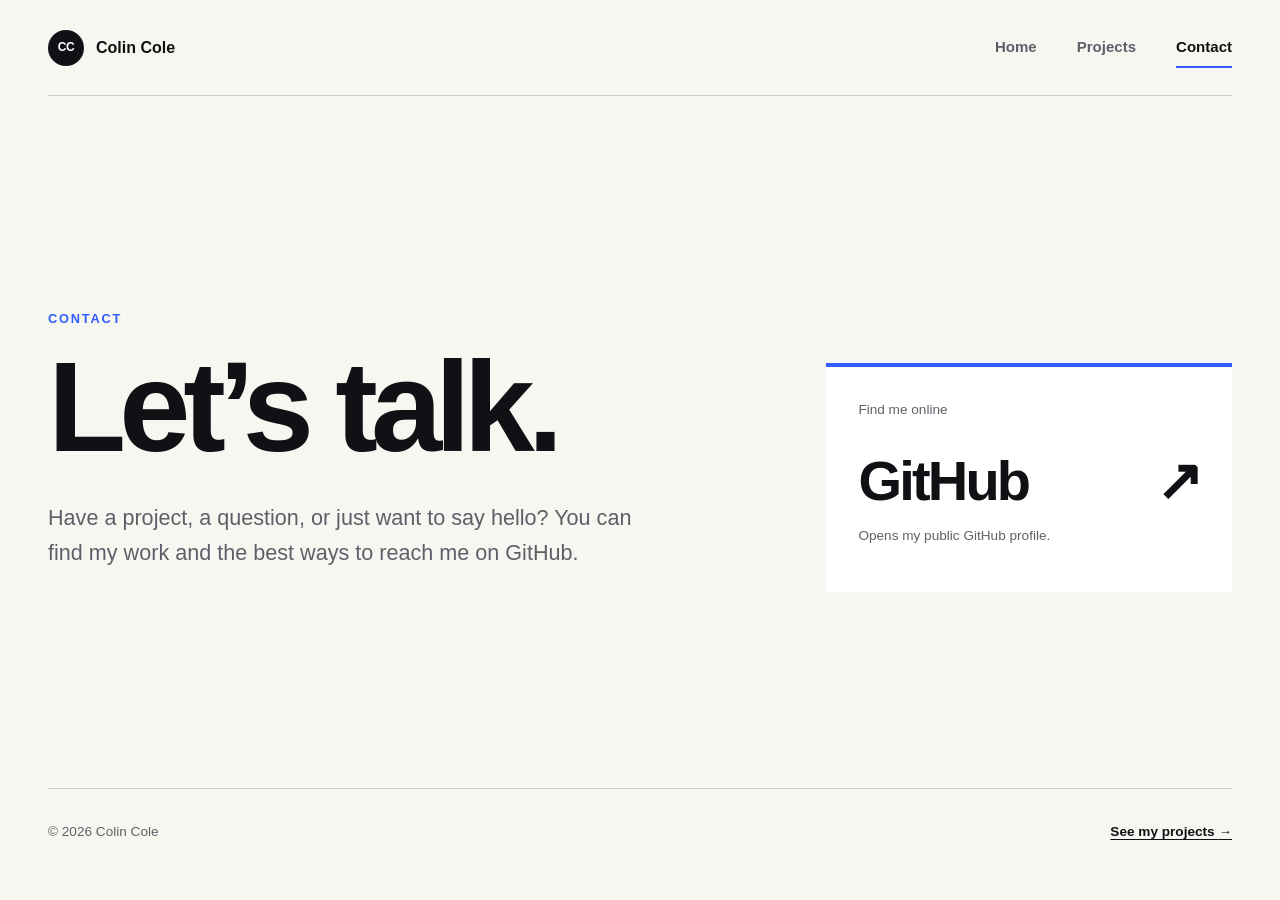
==== contact.html @ af0f7875 "Test" ====
<!doctype html>
<html lang="en">
  <head>
    <meta charset="utf-8">
    <meta name="viewport" content="width=device-width, initial-scale=1">
    <meta name="description" content="Get in touch with Colin Cole.">
    <title>Colin Cole — Contact</title>
    <link rel="stylesheet" href="styles.css">
  </head>
  <body>
    <header class="site-header">
      <a class="brand" href="index.html" aria-label="Colin Cole, home">
        <span class="brand-mark" aria-hidden="true">CC</span>
        <span>Colin Cole</span>
      </a>

      <nav aria-label="Main navigation">
        <a href="index.html">Home</a>
        <a href="projects.html">Projects</a>
        <a href="contact.html" aria-current="page">Contact</a>
      </nav>
    </header>

    <main>
      <section class="contact-layout" aria-labelledby="contact-title">
        <div class="contact-copy">
          <p class="eyebrow">Contact</p>
          <h1 id="contact-title">Let’s talk.</h1>
          <p>
            Have a project, a question, or just want to say hello? You can find
            my work and the best ways to reach me on GitHub.
          </p>
        </div>

        <div class="contact-card">
          <p class="contact-label">Find me online</p>
          <a href="https://github.com/Ccole888">
            <span>GitHub</span>
            <span aria-hidden="true">↗</span>
          </a>
          <p class="contact-note">Opens my public GitHub profile.</p>
        </div>
      </section>
    </main>

    <footer>
      <p>© 2026 Colin Cole</p>
      <a href="projects.html">See my projects <span aria-hidden="true">→</span></a>
    </footer>
  </body>
</html>
---- styles.css ----
:root {
  color-scheme: light;
  --ink: #101114;
  --paper: #f7f7f2;
  --muted: #5d6068;
  --line: #cfd1cb;
  --accent: #315cff;
  --accent-dark: #2448d1;
  --white: #ffffff;
  font-family: Arial, Helvetica, sans-serif;
}

* { box-sizing: border-box; }
html { scroll-behavior: smooth; }

body {
  margin: 0;
  min-height: 100vh;
  background: var(--paper);
  color: var(--ink);
  font-size: 1rem;
  line-height: 1.6;
}

a {
  color: inherit;
  text-decoration-thickness: 1px;
  text-underline-offset: 0.25em;
}

a:focus-visible {
  outline: 3px solid var(--accent);
  outline-offset: 4px;
}

.site-header, main, footer {
  width: min(100% - 2rem, 74rem);
  margin-inline: auto;
}

.site-header {
  display: flex;
  align-items: center;
  justify-content: space-between;
  min-height: 6rem;
  border-bottom: 1px solid var(--line);
}

.brand {
  display: inline-flex;
  align-items: center;
  gap: 0.75rem;
  font-weight: 700;
  text-decoration: none;
}

.brand-mark {
  display: grid;
  width: 2.25rem;
  height: 2.25rem;
  place-items: center;
  border-radius: 50%;
  background: var(--ink);
  color: var(--white);
  font-size: 0.75rem;
  letter-spacing: -0.04em;
}

nav {
  display: flex;
  gap: clamp(1rem, 4vw, 2.5rem);
}

nav a {
  position: relative;
  color: var(--muted);
  font-size: 0.94rem;
  font-weight: 700;
  text-decoration: none;
}

nav a:hover, nav a[aria-current="page"] { color: var(--ink); }

nav a[aria-current="page"]::after {
  position: absolute;
  right: 0;
  bottom: -0.55rem;
  left: 0;
  height: 2px;
  background: var(--accent);
  content: "";
}

main { min-height: calc(100vh - 13rem); }

.hero {
  display: grid;
  min-height: 35rem;
  align-content: center;
  padding-block: 7rem;
}

.eyebrow {
  margin: 0 0 1rem;
  color: var(--accent);
  font-size: 0.8rem;
  font-weight: 700;
  letter-spacing: 0.14em;
  line-height: 1.3;
  text-transform: uppercase;
}

h1, h2, p { margin-top: 0; }

h1, h2 {
  line-height: 0.98;
  letter-spacing: -0.055em;
}

h1 {
  max-width: 13ch;
  margin-bottom: 2rem;
  font-size: clamp(3.5rem, 10vw, 8rem);
}

.hero-copy {
  max-width: 36rem;
  margin-bottom: 2.5rem;
  color: var(--muted);
  font-size: clamp(1.1rem, 2vw, 1.35rem);
}

.actions {
  display: flex;
  flex-wrap: wrap;
  gap: 0.75rem;
}

.button {
  display: inline-flex;
  min-height: 3.25rem;
  align-items: center;
  justify-content: center;
  gap: 0.75rem;
  padding: 0.75rem 1.25rem;
  border: 1px solid var(--ink);
  font-weight: 700;
  text-decoration: none;
  transition: background-color 160ms ease, color 160ms ease, transform 160ms ease;
}

.button:hover { transform: translateY(-2px); }

.button-primary {
  background: var(--ink);
  color: var(--white);
}

.button-primary:hover {
  background: var(--accent);
  border-color: var(--accent);
}

.button-secondary:hover { background: var(--white); }

.featured {
  display: grid;
  grid-template-columns: minmax(12rem, 0.65fr) minmax(0, 1.35fr);
  gap: 3rem;
  padding-block: 6rem;
  border-top: 1px solid var(--line);
}

.section-heading h2 {
  max-width: 8ch;
  font-size: clamp(2.4rem, 5vw, 4.5rem);
}

.project-card {
  display: grid;
  grid-template-columns: auto 1fr auto;
  gap: 2rem;
  align-items: start;
  min-height: 18rem;
  padding: 2rem;
  background: var(--accent);
  color: var(--white);
  text-decoration: none;
  transition: background-color 160ms ease, transform 160ms ease;
}

.project-card:hover {
  background: var(--accent-dark);
  transform: translateY(-4px);
}

.project-number, .project-arrow { font-weight: 700; }

.project-content {
  display: flex;
  align-self: end;
  flex-direction: column;
  gap: 0.75rem;
}

.project-name {
  font-size: clamp(2rem, 4vw, 3.4rem);
  font-weight: 700;
  letter-spacing: -0.05em;
  line-height: 1;
}

.project-description { max-width: 30rem; }
.project-arrow { font-size: 1.5rem; }

.page-intro {
  max-width: 60rem;
  padding-block: 8rem 5rem;
}

.page-intro > p:last-child, .contact-copy > p:last-child {
  max-width: 38rem;
  color: var(--muted);
  font-size: clamp(1.1rem, 2vw, 1.35rem);
}

.project-list { padding-bottom: 8rem; }

.project-row {
  display: grid;
  grid-template-columns: 6rem 1fr;
  gap: 2rem;
  padding-block: 3rem;
  border-top: 1px solid var(--ink);
}

.project-details { max-width: 48rem; }

.project-details h2 {
  margin-bottom: 1.5rem;
  font-size: clamp(2.5rem, 6vw, 5rem);
}

.project-details > p {
  max-width: 38rem;
  color: var(--muted);
  font-size: 1.1rem;
}

.project-meta {
  display: flex;
  justify-content: space-between;
  margin-bottom: 3rem;
  color: var(--muted);
  font-size: 0.85rem;
  font-weight: 700;
  letter-spacing: 0.08em;
  text-transform: uppercase;
}

.text-link {
  display: inline-block;
  margin-top: 1rem;
  font-weight: 700;
}

.more-projects {
  display: grid;
  grid-template-columns: 6rem 1fr;
  gap: 2rem;
  padding-block: 2rem;
  border-top: 1px solid var(--line);
}

.more-projects p:last-child { color: var(--muted); }

.contact-layout {
  display: grid;
  grid-template-columns: minmax(0, 1.25fr) minmax(18rem, 0.75fr);
  gap: clamp(3rem, 8vw, 8rem);
  align-items: end;
  min-height: 38rem;
  padding-block: 7rem;
}

.contact-card {
  padding: 2rem;
  border-top: 4px solid var(--accent);
  background: var(--white);
}

.contact-label, .contact-note {
  color: var(--muted);
  font-size: 0.85rem;
}

.contact-card a {
  display: flex;
  justify-content: space-between;
  gap: 1rem;
  margin-block: 2rem 1rem;
  font-size: clamp(2rem, 5vw, 3.5rem);
  font-weight: 700;
  letter-spacing: -0.05em;
  line-height: 1;
  text-decoration: none;
}

.contact-card a:hover { color: var(--accent); }

footer {
  display: flex;
  justify-content: space-between;
  gap: 2rem;
  padding-block: 2rem;
  border-top: 1px solid var(--line);
  color: var(--muted);
  font-size: 0.85rem;
}

footer p { margin-bottom: 0; }

footer a {
  color: var(--ink);
  font-weight: 700;
}

@media (max-width: 44rem) {
  .site-header {
    align-items: flex-start;
    flex-direction: column;
    justify-content: center;
    gap: 1.1rem;
    min-height: 8rem;
  }

  nav {
    width: 100%;
    justify-content: space-between;
  }

  .hero {
    min-height: 32rem;
    padding-block: 5rem;
  }

  .featured, .contact-layout { grid-template-columns: 1fr; }

  .featured {
    gap: 1rem;
    padding-block: 4rem;
  }

  .section-heading h2 { max-width: none; }

  .project-card {
    gap: 1rem;
    min-height: 16rem;
    padding: 1.5rem;
  }

  .page-intro { padding-block: 5rem 3rem; }

  .project-row, .more-projects {
    grid-template-columns: 1fr;
    gap: 0.75rem;
  }

  .project-meta { margin-bottom: 2rem; }

  .contact-layout {
    align-items: start;
    min-height: 0;
    padding-block: 5rem;
  }

  footer {
    flex-direction: column;
    gap: 0.5rem;
  }
}

@media (prefers-reduced-motion: reduce) {
  html { scroll-behavior: auto; }

  *, *::before, *::after {
    transition-duration: 0.01ms !important;
  }
}
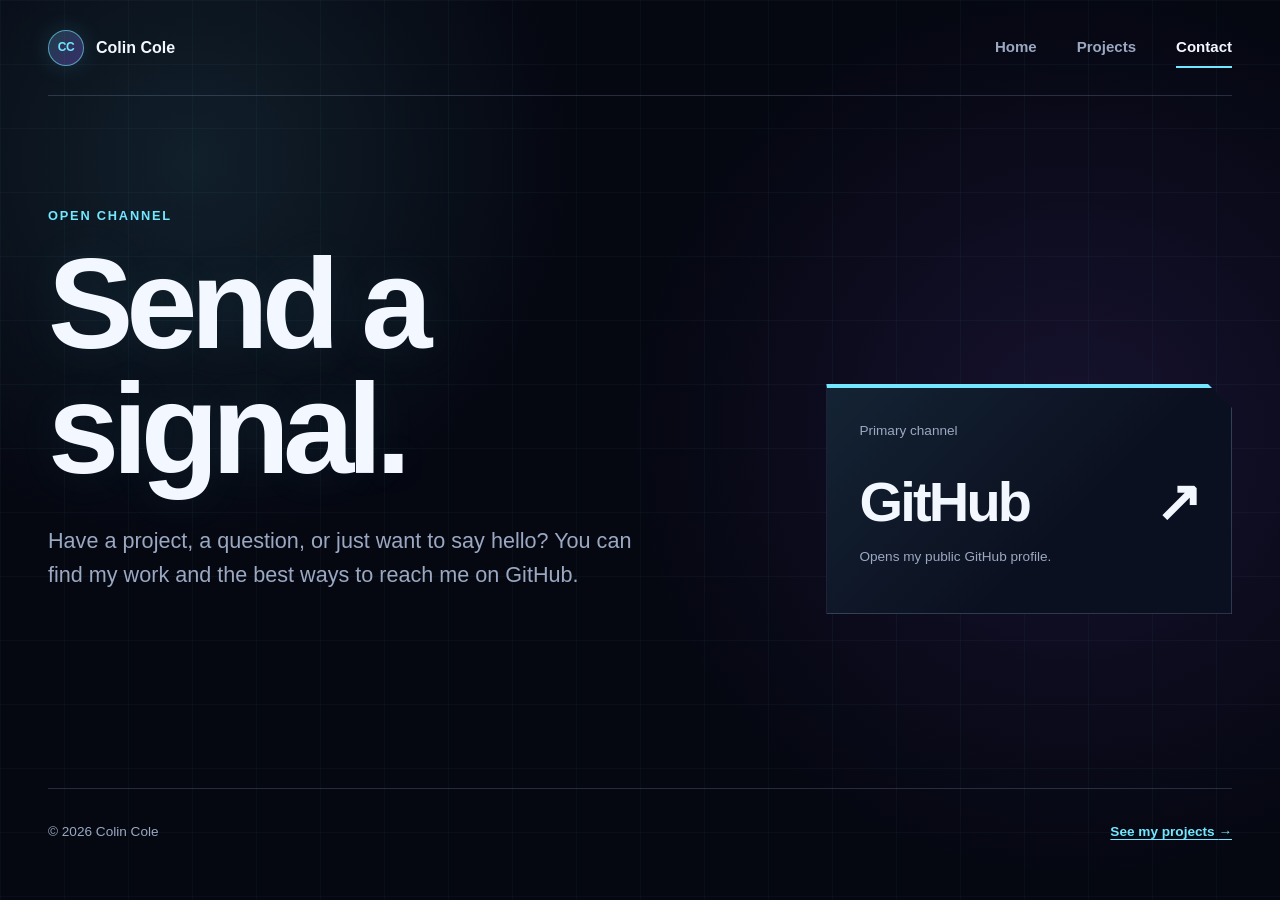
==== commit 27d94ffd: "Test Number 2" ====
--- a/contact.html
+++ b/contact.html
@@ -24,8 +24,8 @@
     <main>
       <section class="contact-layout" aria-labelledby="contact-title">
         <div class="contact-copy">
-          <p class="eyebrow">Contact</p>
-          <h1 id="contact-title">Let’s talk.</h1>
+          <p class="eyebrow">Open channel</p>
+          <h1 id="contact-title">Send a signal.</h1>
           <p>
             Have a project, a question, or just want to say hello? You can find
             my work and the best ways to reach me on GitHub.
@@ -33,7 +33,7 @@
         </div>
 
         <div class="contact-card">
-          <p class="contact-label">Find me online</p>
+          <p class="contact-label">Primary channel</p>
           <a href="https://github.com/Ccole888">
             <span>GitHub</span>
             <span aria-hidden="true">↗</span>
--- a/styles.css
+++ b/styles.css
@@ -1,11 +1,14 @@
 :root {
-  color-scheme: light;
-  --ink: #101114;
-  --paper: #f7f7f2;
-  --muted: #5d6068;
-  --line: #cfd1cb;
-  --accent: #315cff;
-  --accent-dark: #2448d1;
+  color-scheme: dark;
+  --ink: #f3f7ff;
+  --paper: #050711;
+  --surface: #0b1020;
+  --surface-bright: #111a31;
+  --muted: #9ba8c2;
+  --line: rgba(170, 190, 235, 0.2);
+  --accent: #72e7ff;
+  --accent-dark: #45cde9;
+  --violet: #8b5cf6;
   --white: #ffffff;
   font-family: Arial, Helvetica, sans-serif;
 }
@@ -16,7 +19,14 @@
 body {
   margin: 0;
   min-height: 100vh;
-  background: var(--paper);
+  background-color: var(--paper);
+  background-image:
+    linear-gradient(rgba(114, 231, 255, 0.035) 1px, transparent 1px),
+    linear-gradient(90deg, rgba(114, 231, 255, 0.035) 1px, transparent 1px),
+    radial-gradient(circle at 15% 18%, rgba(114, 231, 255, 0.11), transparent 24rem),
+    radial-gradient(circle at 84% 48%, rgba(139, 92, 246, 0.13), transparent 28rem);
+  background-attachment: fixed;
+  background-size: 4rem 4rem, 4rem 4rem, auto, auto;
   color: var(--ink);
   font-size: 1rem;
   line-height: 1.6;
@@ -59,9 +69,11 @@
   width: 2.25rem;
   height: 2.25rem;
   place-items: center;
+  border: 1px solid rgba(114, 231, 255, 0.6);
   border-radius: 50%;
-  background: var(--ink);
-  color: var(--white);
+  background: linear-gradient(135deg, rgba(114, 231, 255, 0.2), rgba(139, 92, 246, 0.35));
+  box-shadow: 0 0 1.5rem rgba(114, 231, 255, 0.14);
+  color: var(--accent);
   font-size: 0.75rem;
   letter-spacing: -0.04em;
 }
@@ -118,6 +130,10 @@
 }
 
 h1 {
+  text-shadow: 0 0 3rem rgba(114, 231, 255, 0.08);
+}
+
+h1 {
   max-width: 13ch;
   margin-bottom: 2rem;
   font-size: clamp(3.5rem, 10vw, 8rem);
@@ -143,7 +159,7 @@
   justify-content: center;
   gap: 0.75rem;
   padding: 0.75rem 1.25rem;
-  border: 1px solid var(--ink);
+  border: 1px solid var(--line);
   font-weight: 700;
   text-decoration: none;
   transition: background-color 160ms ease, color 160ms ease, transform 160ms ease;
@@ -152,16 +168,21 @@
 .button:hover { transform: translateY(-2px); }
 
 .button-primary {
-  background: var(--ink);
-  color: var(--white);
+  border-color: var(--accent);
+  background: var(--accent);
+  box-shadow: 0 0 2rem rgba(114, 231, 255, 0.12);
+  color: #031016;
 }
 
 .button-primary:hover {
-  background: var(--accent);
+  background: var(--accent-dark);
+  border-color: var(--accent-dark);
+}
+
+.button-secondary:hover {
   border-color: var(--accent);
-}
-
-.button-secondary:hover { background: var(--white); }
+  background: rgba(114, 231, 255, 0.08);
+}
 
 .featured {
   display: grid;
@@ -183,18 +204,31 @@
   align-items: start;
   min-height: 18rem;
   padding: 2rem;
-  background: var(--accent);
+  overflow: hidden;
+  border: 1px solid rgba(114, 231, 255, 0.42);
+  background:
+    linear-gradient(135deg, rgba(114, 231, 255, 0.1), transparent 45%),
+    linear-gradient(145deg, var(--surface-bright), var(--surface));
+  box-shadow: 0 1.5rem 5rem rgba(0, 0, 0, 0.26);
+  clip-path: polygon(0 0, calc(100% - 2rem) 0, 100% 2rem, 100% 100%, 0 100%);
   color: var(--white);
   text-decoration: none;
   transition: background-color 160ms ease, transform 160ms ease;
 }
 
 .project-card:hover {
-  background: var(--accent-dark);
+  border-color: var(--accent);
+  background:
+    linear-gradient(135deg, rgba(114, 231, 255, 0.16), transparent 48%),
+    linear-gradient(145deg, #14213e, var(--surface));
+  box-shadow: 0 1.75rem 6rem rgba(35, 125, 170, 0.16);
   transform: translateY(-4px);
 }
 
-.project-number, .project-arrow { font-weight: 700; }
+.project-number, .project-arrow {
+  color: var(--accent);
+  font-weight: 700;
+}
 
 .project-content {
   display: flex;
@@ -231,7 +265,7 @@
   grid-template-columns: 6rem 1fr;
   gap: 2rem;
   padding-block: 3rem;
-  border-top: 1px solid var(--ink);
+  border-top: 1px solid rgba(114, 231, 255, 0.55);
 }
 
 .project-details { max-width: 48rem; }
@@ -262,6 +296,7 @@
   display: inline-block;
   margin-top: 1rem;
   font-weight: 700;
+  color: var(--accent);
 }
 
 .more-projects {
@@ -285,8 +320,13 @@
 
 .contact-card {
   padding: 2rem;
+  border: 1px solid var(--line);
   border-top: 4px solid var(--accent);
-  background: var(--white);
+  background:
+    linear-gradient(135deg, rgba(114, 231, 255, 0.09), transparent 60%),
+    var(--surface);
+  box-shadow: 0 1.5rem 5rem rgba(0, 0, 0, 0.24);
+  clip-path: polygon(0 0, calc(100% - 1.5rem) 0, 100% 1.5rem, 100% 100%, 0 100%);
 }
 
 .contact-label, .contact-note {
@@ -321,7 +361,7 @@
 footer p { margin-bottom: 0; }
 
 footer a {
-  color: var(--ink);
+  color: var(--accent);
   font-weight: 700;
 }
 
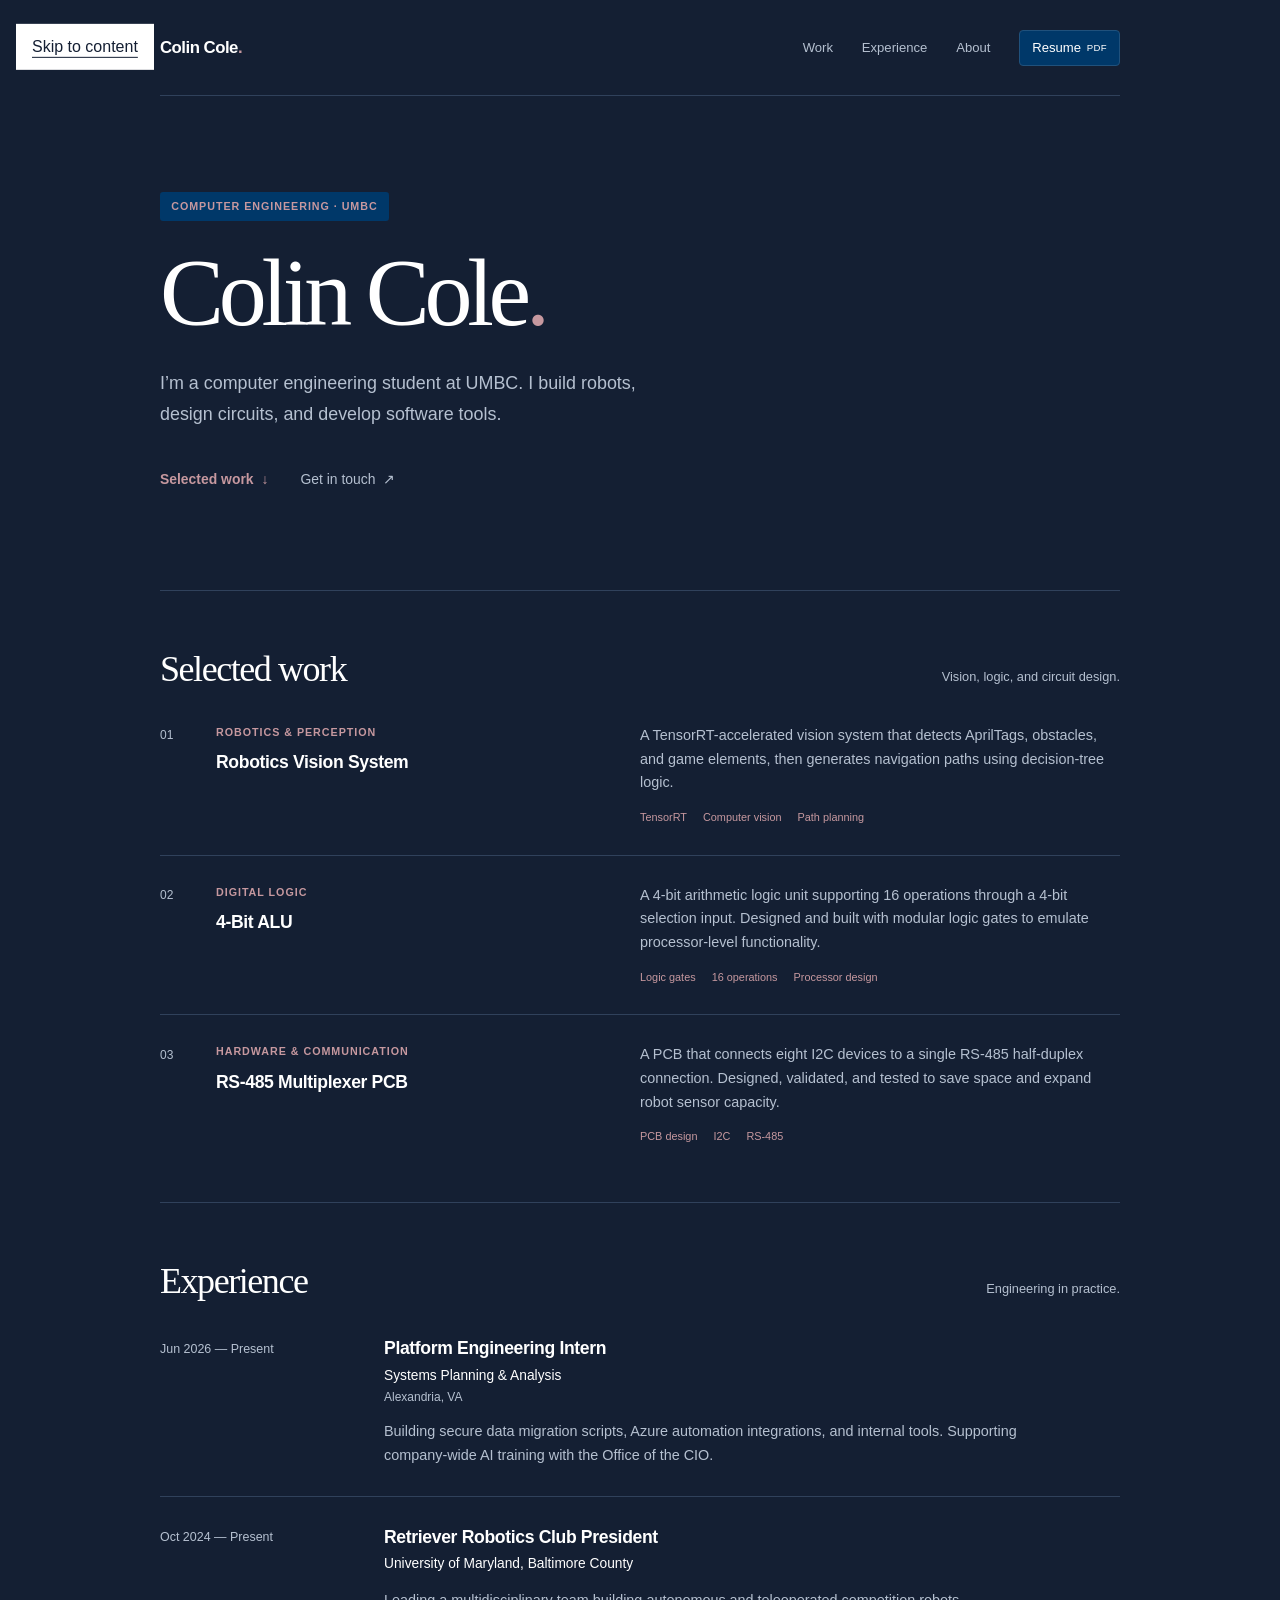
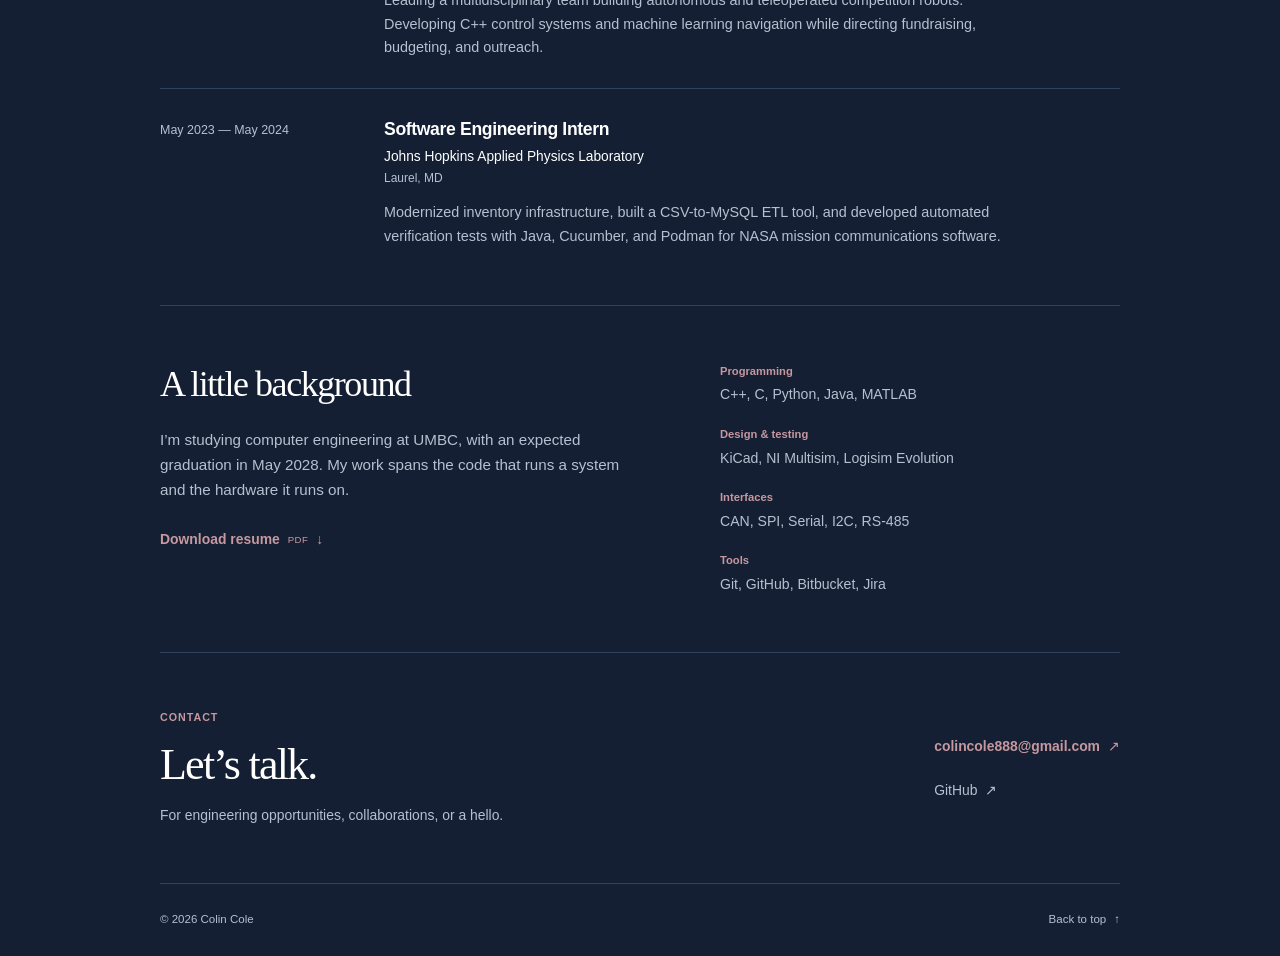
==== commit 93ed3ae4: "commit" ====
--- a/contact.html
+++ b/contact.html
@@ -3,49 +3,17 @@
   <head>
     <meta charset="utf-8">
     <meta name="viewport" content="width=device-width, initial-scale=1">
-    <meta name="description" content="Get in touch with Colin Cole.">
+    <meta name="description" content="Connect with Colin Cole through the portfolio.">
+    <meta http-equiv="refresh" content="0; url=index.html#contact">
     <title>Colin Cole — Contact</title>
+    <link rel="icon" href="favicon.svg" type="image/svg+xml">
     <link rel="stylesheet" href="styles.css">
   </head>
   <body>
-    <header class="site-header">
-      <a class="brand" href="index.html" aria-label="Colin Cole, home">
-        <span class="brand-mark" aria-hidden="true">CC</span>
-        <span>Colin Cole</span>
-      </a>
-
-      <nav aria-label="Main navigation">
-        <a href="index.html">Home</a>
-        <a href="projects.html">Projects</a>
-        <a href="contact.html" aria-current="page">Contact</a>
-      </nav>
-    </header>
-
-    <main>
-      <section class="contact-layout" aria-labelledby="contact-title">
-        <div class="contact-copy">
-          <p class="eyebrow">Open channel</p>
-          <h1 id="contact-title">Send a signal.</h1>
-          <p>
-            Have a project, a question, or just want to say hello? You can find
-            my work and the best ways to reach me on GitHub.
-          </p>
-        </div>
-
-        <div class="contact-card">
-          <p class="contact-label">Primary channel</p>
-          <a href="https://github.com/Ccole888">
-            <span>GitHub</span>
-            <span aria-hidden="true">↗</span>
-          </a>
-          <p class="contact-note">Opens my public GitHub profile.</p>
-        </div>
-      </section>
+    <main class="wrap section">
+      <h1>Let’s connect.</h1>
+      <p>Contact information now lives on my portfolio.</p>
+      <a class="text-link" href="index.html#contact">Get in touch <span aria-hidden="true">→</span></a>
     </main>
-
-    <footer>
-      <p>© 2026 Colin Cole</p>
-      <a href="projects.html">See my projects <span aria-hidden="true">→</span></a>
-    </footer>
   </body>
 </html>
--- a/styles.css
+++ b/styles.css
@@ -1,429 +1,104 @@
 :root {
   color-scheme: dark;
-  --ink: #f3f7ff;
-  --paper: #050711;
-  --surface: #0b1020;
-  --surface-bright: #111a31;
-  --muted: #9ba8c2;
-  --line: rgba(170, 190, 235, 0.2);
-  --accent: #72e7ff;
-  --accent-dark: #45cde9;
-  --violet: #8b5cf6;
-  --white: #ffffff;
-  font-family: Arial, Helvetica, sans-serif;
+  --background: #141f33;
+  --text: #ffffff;
+  --muted: #b5c0d0;
+  --accent: #c6989f;
+  --blue: #003869;
+  --line: #30415b;
+  font-family: "Segoe UI", Arial, sans-serif;
+  font-synthesis: none;
 }
 
 * { box-sizing: border-box; }
 html { scroll-behavior: smooth; }
+body { margin: 0; background: var(--background); color: var(--text); font-size: 1rem; line-height: 1.65; }
+a { color: inherit; text-underline-offset: 0.3em; }
+a:focus-visible { outline: 2px solid var(--accent); outline-offset: 5px; border-radius: 1px; }
+::selection { background: var(--accent); color: var(--background); }
+h1, h2, h3, p { margin: 0; }
+h1, h2 { font-family: Georgia, "Times New Roman", serif; font-weight: 400; }
+.wrap { width: min(100% - 4rem, 60rem); margin-inline: auto; }
+.skip-link { position: fixed; z-index: 1; top: 1rem; left: 1rem; padding: 0.6rem 1rem; background: var(--text); color: var(--background); transform: translateY(-200%); }
+.skip-link:focus { transform: translateY(0); }
+.site-header { display: flex; align-items: center; justify-content: space-between; gap: 2rem; min-height: 6rem; border-bottom: 1px solid var(--line); }
+.brand { font-size: 1.05rem; font-weight: 600; letter-spacing: -0.03em; text-decoration: none; white-space: nowrap; }
+.brand span { color: var(--accent); }
+nav { display: flex; align-items: center; gap: 1.8rem; }
+nav a { display: inline-flex; align-items: center; gap: 0.35rem; min-height: 2.75rem; color: var(--muted); font-size: 0.82rem; text-decoration: none; }
+nav a:hover, .subtle-link:hover, .site-footer a:hover { color: var(--accent); text-decoration: underline; }
+nav a:last-child { min-height: 2.25rem; padding-inline: 0.75rem; border: 1px solid #20517c; border-radius: 0.25rem; background: var(--blue); color: var(--text); }
+nav a:last-child:hover { border-color: var(--accent); }
+.file-label { font-size: 0.6rem; font-weight: 500; letter-spacing: 0.04em; }
+.hero { padding-block: 6rem 5.5rem; }
+.hero > .eyebrow { display: inline-block; padding: 0.35rem 0.7rem; border-radius: 0.2rem; background: var(--blue); }
+.eyebrow { color: var(--accent); font-size: 0.67rem; font-weight: 600; letter-spacing: 0.09em; text-transform: uppercase; }
+h1 { margin-block: 1.4rem 1.6rem; font-size: clamp(3.5rem, 7.5vw, 6rem); line-height: 1.03; letter-spacing: -0.055em; }
+h1 span { color: var(--accent); }
+.hero-copy { max-width: 33rem; color: var(--muted); font-size: 1.12rem; line-height: 1.7; }
+.hero-links { display: flex; align-items: center; flex-wrap: wrap; gap: 2rem; margin-top: 1.8rem; }
+.text-link, .subtle-link { display: inline-flex; align-items: center; flex-wrap: wrap; gap: 0.5rem; min-height: 2.75rem; font-size: 0.87rem; text-decoration: none; }
+.text-link { color: var(--accent); font-weight: 600; }
+.text-link:hover { text-decoration: underline; }
+.subtle-link { color: var(--muted); }
+.section { padding-block: 3.5rem; border-top: 1px solid var(--line); scroll-margin-top: 2rem; }
+.section-heading { display: flex; align-items: baseline; justify-content: space-between; gap: 1rem; margin-bottom: 2rem; }
+h2 { font-size: clamp(1.8rem, 3vw, 2.25rem); line-height: 1.25; letter-spacing: -0.04em; }
+.section-heading > p { color: var(--muted); font-size: 0.8rem; }
+.project { display: grid; grid-template-columns: 2rem minmax(0, 1fr) minmax(0, 1.2fr); align-items: start; gap: 1.5rem; padding-block: 1.75rem; border-top: 1px solid var(--line); }
+.project:first-child { border-top: 0; padding-top: 0; }
+.project:last-child { padding-bottom: 0; }
+.project-number { padding-top: 0.15rem; color: var(--muted); font-size: 0.75rem; font-variant-numeric: tabular-nums; }
+h3 { font-size: 1.1rem; font-weight: 600; line-height: 1.4; letter-spacing: -0.02em; }
+.project-title h3 { margin-top: 0.55rem; }
+.project-details > p { color: var(--muted); font-size: 0.9rem; }
+.tags { display: flex; flex-wrap: wrap; gap: 0.3rem 1rem; margin: 0.85rem 0 0; padding: 0; color: var(--accent); font-size: 0.68rem; list-style: none; }
+.experience-row { display: grid; grid-template-columns: 12rem minmax(0, 1fr); gap: 2rem; padding-block: 1.75rem; border-top: 1px solid var(--line); }
+.experience-row:first-child { border-top: 0; padding-top: 0; }
+.experience-row:last-child { padding-bottom: 0; }
+.date { padding-top: 0.15rem; color: var(--muted); font-size: 0.78rem; font-variant-numeric: tabular-nums; }
+.organization { margin-top: 0.25rem; font-size: 0.86rem; }
+.organization span { display: block; color: var(--muted); font-size: 0.75rem; }
+.experience-copy { max-width: 40rem; margin-top: 0.8rem; color: var(--muted); font-size: 0.9rem; }
+.about { display: grid; grid-template-columns: 1.2fr 1fr; gap: 5rem; }
+.about-intro > p { margin-block: 1.25rem 1rem; color: var(--muted); font-size: 0.95rem; }
+.skills { margin: 0; }
+.skills > div + div { margin-top: 1.15rem; }
+.skills dt { margin-bottom: 0.2rem; color: var(--accent); font-size: 0.7rem; font-weight: 600; }
+.skills dd { margin: 0; color: var(--muted); font-size: 0.88rem; }
+.contact { display: flex; align-items: center; justify-content: space-between; gap: 2rem; }
+.contact h2 { margin-block: 0.6rem 0.75rem; font-size: 2.75rem; }
+.contact p:not(.eyebrow) { max-width: 23rem; color: var(--muted); font-size: 0.87rem; }
+.contact-links { display: flex; flex-direction: column; align-items: start; }
+.email-link { overflow-wrap: anywhere; }
+.site-footer { display: flex; justify-content: space-between; gap: 1rem; padding-block: 1.25rem; border-top: 1px solid var(--line); color: var(--muted); font-size: 0.72rem; }
+.site-footer a { display: inline-flex; align-items: center; gap: 0.5rem; min-height: 2rem; text-decoration: none; }
+.site-footer p { align-self: center; }
 
-body {
-  margin: 0;
-  min-height: 100vh;
-  background-color: var(--paper);
-  background-image:
-    linear-gradient(rgba(114, 231, 255, 0.035) 1px, transparent 1px),
-    linear-gradient(90deg, rgba(114, 231, 255, 0.035) 1px, transparent 1px),
-    radial-gradient(circle at 15% 18%, rgba(114, 231, 255, 0.11), transparent 24rem),
-    radial-gradient(circle at 84% 48%, rgba(139, 92, 246, 0.13), transparent 28rem);
-  background-attachment: fixed;
-  background-size: 4rem 4rem, 4rem 4rem, auto, auto;
-  color: var(--ink);
-  font-size: 1rem;
-  line-height: 1.6;
+@media (max-width: 48rem) {
+  .hero { padding-block: 4.5rem; }
+  .project { grid-template-columns: 1.5rem minmax(0, 1fr); gap: 0.75rem 1rem; }
+  .project-details { grid-column: 2; }
+  .experience-row { grid-template-columns: 10rem minmax(0, 1fr); gap: 1.5rem; }
+  .about { gap: 2.5rem; }
+  .section-heading { align-items: start; flex-direction: column; gap: 0.5rem; }
+  .contact { align-items: start; flex-direction: column; gap: 1rem; }
 }
 
-a {
-  color: inherit;
-  text-decoration-thickness: 1px;
-  text-underline-offset: 0.25em;
-}
-
-a:focus-visible {
-  outline: 3px solid var(--accent);
-  outline-offset: 4px;
-}
-
-.site-header, main, footer {
-  width: min(100% - 2rem, 74rem);
-  margin-inline: auto;
-}
-
-.site-header {
-  display: flex;
-  align-items: center;
-  justify-content: space-between;
-  min-height: 6rem;
-  border-bottom: 1px solid var(--line);
-}
-
-.brand {
-  display: inline-flex;
-  align-items: center;
-  gap: 0.75rem;
-  font-weight: 700;
-  text-decoration: none;
-}
-
-.brand-mark {
-  display: grid;
-  width: 2.25rem;
-  height: 2.25rem;
-  place-items: center;
-  border: 1px solid rgba(114, 231, 255, 0.6);
-  border-radius: 50%;
-  background: linear-gradient(135deg, rgba(114, 231, 255, 0.2), rgba(139, 92, 246, 0.35));
-  box-shadow: 0 0 1.5rem rgba(114, 231, 255, 0.14);
-  color: var(--accent);
-  font-size: 0.75rem;
-  letter-spacing: -0.04em;
-}
-
-nav {
-  display: flex;
-  gap: clamp(1rem, 4vw, 2.5rem);
-}
-
-nav a {
-  position: relative;
-  color: var(--muted);
-  font-size: 0.94rem;
-  font-weight: 700;
-  text-decoration: none;
-}
-
-nav a:hover, nav a[aria-current="page"] { color: var(--ink); }
-
-nav a[aria-current="page"]::after {
-  position: absolute;
-  right: 0;
-  bottom: -0.55rem;
-  left: 0;
-  height: 2px;
-  background: var(--accent);
-  content: "";
-}
-
-main { min-height: calc(100vh - 13rem); }
-
-.hero {
-  display: grid;
-  min-height: 35rem;
-  align-content: center;
-  padding-block: 7rem;
-}
-
-.eyebrow {
-  margin: 0 0 1rem;
-  color: var(--accent);
-  font-size: 0.8rem;
-  font-weight: 700;
-  letter-spacing: 0.14em;
-  line-height: 1.3;
-  text-transform: uppercase;
-}
-
-h1, h2, p { margin-top: 0; }
-
-h1, h2 {
-  line-height: 0.98;
-  letter-spacing: -0.055em;
-}
-
-h1 {
-  text-shadow: 0 0 3rem rgba(114, 231, 255, 0.08);
-}
-
-h1 {
-  max-width: 13ch;
-  margin-bottom: 2rem;
-  font-size: clamp(3.5rem, 10vw, 8rem);
-}
-
-.hero-copy {
-  max-width: 36rem;
-  margin-bottom: 2.5rem;
-  color: var(--muted);
-  font-size: clamp(1.1rem, 2vw, 1.35rem);
-}
-
-.actions {
-  display: flex;
-  flex-wrap: wrap;
-  gap: 0.75rem;
-}
-
-.button {
-  display: inline-flex;
-  min-height: 3.25rem;
-  align-items: center;
-  justify-content: center;
-  gap: 0.75rem;
-  padding: 0.75rem 1.25rem;
-  border: 1px solid var(--line);
-  font-weight: 700;
-  text-decoration: none;
-  transition: background-color 160ms ease, color 160ms ease, transform 160ms ease;
-}
-
-.button:hover { transform: translateY(-2px); }
-
-.button-primary {
-  border-color: var(--accent);
-  background: var(--accent);
-  box-shadow: 0 0 2rem rgba(114, 231, 255, 0.12);
-  color: #031016;
-}
-
-.button-primary:hover {
-  background: var(--accent-dark);
-  border-color: var(--accent-dark);
-}
-
-.button-secondary:hover {
-  border-color: var(--accent);
-  background: rgba(114, 231, 255, 0.08);
-}
-
-.featured {
-  display: grid;
-  grid-template-columns: minmax(12rem, 0.65fr) minmax(0, 1.35fr);
-  gap: 3rem;
-  padding-block: 6rem;
-  border-top: 1px solid var(--line);
-}
-
-.section-heading h2 {
-  max-width: 8ch;
-  font-size: clamp(2.4rem, 5vw, 4.5rem);
-}
-
-.project-card {
-  display: grid;
-  grid-template-columns: auto 1fr auto;
-  gap: 2rem;
-  align-items: start;
-  min-height: 18rem;
-  padding: 2rem;
-  overflow: hidden;
-  border: 1px solid rgba(114, 231, 255, 0.42);
-  background:
-    linear-gradient(135deg, rgba(114, 231, 255, 0.1), transparent 45%),
-    linear-gradient(145deg, var(--surface-bright), var(--surface));
-  box-shadow: 0 1.5rem 5rem rgba(0, 0, 0, 0.26);
-  clip-path: polygon(0 0, calc(100% - 2rem) 0, 100% 2rem, 100% 100%, 0 100%);
-  color: var(--white);
-  text-decoration: none;
-  transition: background-color 160ms ease, transform 160ms ease;
-}
-
-.project-card:hover {
-  border-color: var(--accent);
-  background:
-    linear-gradient(135deg, rgba(114, 231, 255, 0.16), transparent 48%),
-    linear-gradient(145deg, #14213e, var(--surface));
-  box-shadow: 0 1.75rem 6rem rgba(35, 125, 170, 0.16);
-  transform: translateY(-4px);
-}
-
-.project-number, .project-arrow {
-  color: var(--accent);
-  font-weight: 700;
-}
-
-.project-content {
-  display: flex;
-  align-self: end;
-  flex-direction: column;
-  gap: 0.75rem;
-}
-
-.project-name {
-  font-size: clamp(2rem, 4vw, 3.4rem);
-  font-weight: 700;
-  letter-spacing: -0.05em;
-  line-height: 1;
-}
-
-.project-description { max-width: 30rem; }
-.project-arrow { font-size: 1.5rem; }
-
-.page-intro {
-  max-width: 60rem;
-  padding-block: 8rem 5rem;
-}
-
-.page-intro > p:last-child, .contact-copy > p:last-child {
-  max-width: 38rem;
-  color: var(--muted);
-  font-size: clamp(1.1rem, 2vw, 1.35rem);
-}
-
-.project-list { padding-bottom: 8rem; }
-
-.project-row {
-  display: grid;
-  grid-template-columns: 6rem 1fr;
-  gap: 2rem;
-  padding-block: 3rem;
-  border-top: 1px solid rgba(114, 231, 255, 0.55);
-}
-
-.project-details { max-width: 48rem; }
-
-.project-details h2 {
-  margin-bottom: 1.5rem;
-  font-size: clamp(2.5rem, 6vw, 5rem);
-}
-
-.project-details > p {
-  max-width: 38rem;
-  color: var(--muted);
-  font-size: 1.1rem;
-}
-
-.project-meta {
-  display: flex;
-  justify-content: space-between;
-  margin-bottom: 3rem;
-  color: var(--muted);
-  font-size: 0.85rem;
-  font-weight: 700;
-  letter-spacing: 0.08em;
-  text-transform: uppercase;
-}
-
-.text-link {
-  display: inline-block;
-  margin-top: 1rem;
-  font-weight: 700;
-  color: var(--accent);
-}
-
-.more-projects {
-  display: grid;
-  grid-template-columns: 6rem 1fr;
-  gap: 2rem;
-  padding-block: 2rem;
-  border-top: 1px solid var(--line);
-}
-
-.more-projects p:last-child { color: var(--muted); }
-
-.contact-layout {
-  display: grid;
-  grid-template-columns: minmax(0, 1.25fr) minmax(18rem, 0.75fr);
-  gap: clamp(3rem, 8vw, 8rem);
-  align-items: end;
-  min-height: 38rem;
-  padding-block: 7rem;
-}
-
-.contact-card {
-  padding: 2rem;
-  border: 1px solid var(--line);
-  border-top: 4px solid var(--accent);
-  background:
-    linear-gradient(135deg, rgba(114, 231, 255, 0.09), transparent 60%),
-    var(--surface);
-  box-shadow: 0 1.5rem 5rem rgba(0, 0, 0, 0.24);
-  clip-path: polygon(0 0, calc(100% - 1.5rem) 0, 100% 1.5rem, 100% 100%, 0 100%);
-}
-
-.contact-label, .contact-note {
-  color: var(--muted);
-  font-size: 0.85rem;
-}
-
-.contact-card a {
-  display: flex;
-  justify-content: space-between;
-  gap: 1rem;
-  margin-block: 2rem 1rem;
-  font-size: clamp(2rem, 5vw, 3.5rem);
-  font-weight: 700;
-  letter-spacing: -0.05em;
-  line-height: 1;
-  text-decoration: none;
-}
-
-.contact-card a:hover { color: var(--accent); }
-
-footer {
-  display: flex;
-  justify-content: space-between;
-  gap: 2rem;
-  padding-block: 2rem;
-  border-top: 1px solid var(--line);
-  color: var(--muted);
-  font-size: 0.85rem;
-}
-
-footer p { margin-bottom: 0; }
-
-footer a {
-  color: var(--accent);
-  font-weight: 700;
-}
-
-@media (max-width: 44rem) {
-  .site-header {
-    align-items: flex-start;
-    flex-direction: column;
-    justify-content: center;
-    gap: 1.1rem;
-    min-height: 8rem;
-  }
-
-  nav {
-    width: 100%;
-    justify-content: space-between;
-  }
-
-  .hero {
-    min-height: 32rem;
-    padding-block: 5rem;
-  }
-
-  .featured, .contact-layout { grid-template-columns: 1fr; }
-
-  .featured {
-    gap: 1rem;
-    padding-block: 4rem;
-  }
-
-  .section-heading h2 { max-width: none; }
-
-  .project-card {
-    gap: 1rem;
-    min-height: 16rem;
-    padding: 1.5rem;
-  }
-
-  .page-intro { padding-block: 5rem 3rem; }
-
-  .project-row, .more-projects {
-    grid-template-columns: 1fr;
-    gap: 0.75rem;
-  }
-
-  .project-meta { margin-bottom: 2rem; }
-
-  .contact-layout {
-    align-items: start;
-    min-height: 0;
-    padding-block: 5rem;
-  }
-
-  footer {
-    flex-direction: column;
-    gap: 0.5rem;
-  }
+@media (max-width: 36rem) {
+  .wrap { width: calc(100% - 2.5rem); }
+  .site-header { align-items: start; flex-direction: column; justify-content: center; gap: 0.5rem; padding-block: 1rem; }
+  nav { width: 100%; justify-content: space-between; gap: 0.75rem; }
+  nav a { font-size: 0.76rem; }
+  .hero { padding-block: 3.5rem; }
+  h1 { font-size: clamp(3rem, 12vw, 4.3rem); }
+  .hero-copy { font-size: 1rem; }
+  .hero-links { gap: 1.5rem; margin-top: 1.2rem; }
+  .section { padding-block: 2.5rem; }
+  .experience-row { grid-template-columns: 1fr; gap: 0.5rem; }
+  .about { grid-template-columns: 1fr; gap: 2rem; }
 }
 
 @media (prefers-reduced-motion: reduce) {
   html { scroll-behavior: auto; }
-
-  *, *::before, *::after {
-    transition-duration: 0.01ms !important;
-  }
 }
